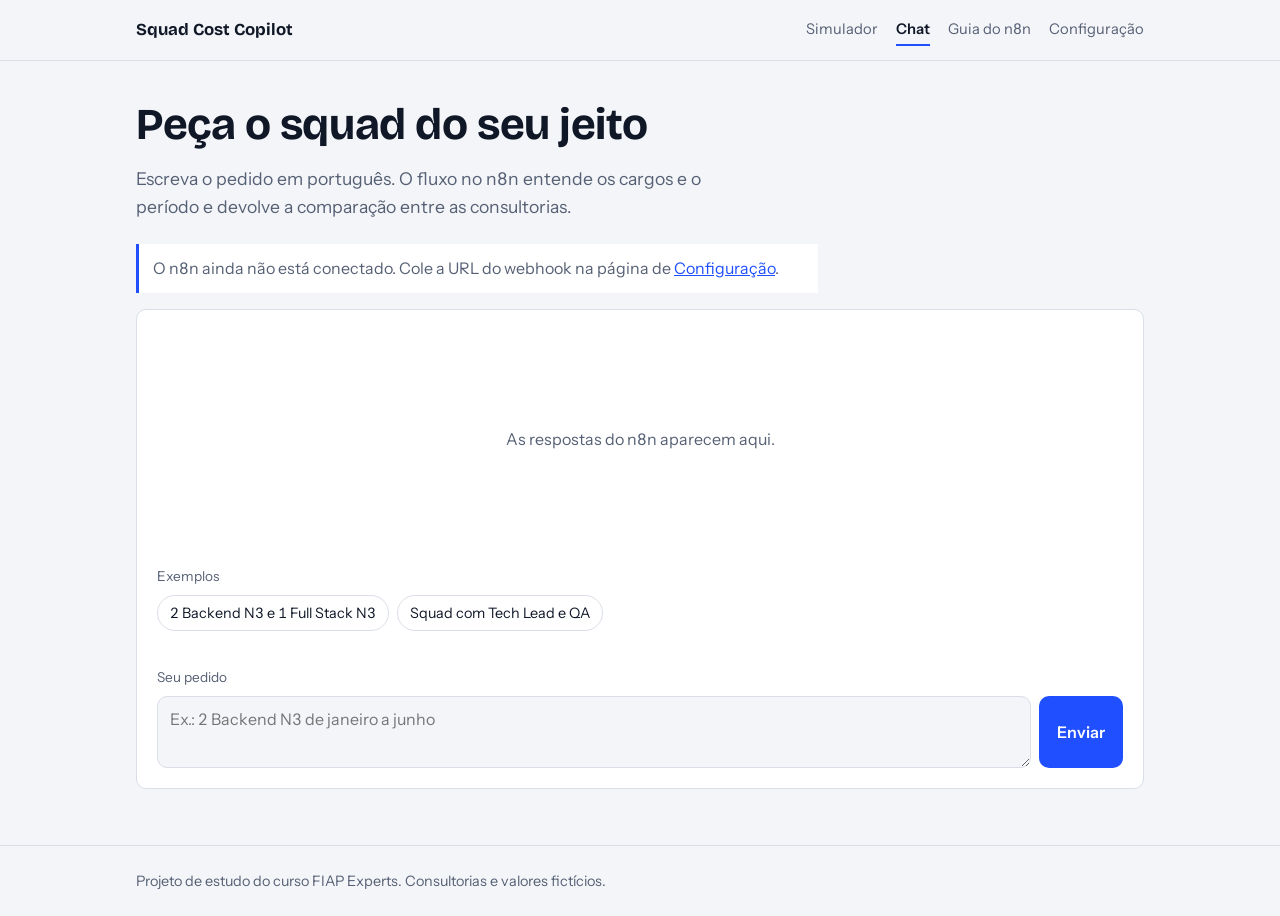
==== web/chat.html @ 0c83b912 "Adiciona tela de chat e página de configuração do webhook do n8n Co-Authored-By: Claude Opus 5.5 <no" ====
<!doctype html>
<html lang="pt-BR">
<head>
  <meta charset="utf-8">
  <meta name="viewport" content="width=device-width, initial-scale=1">
  <title>Chat do Copilot</title>
  <meta name="description" content="Peça o squad em linguagem natural. O fluxo no n8n entende e calcula.">
  <link rel="icon" href="data:image/svg+xml,%3Csvg xmlns='http://www.w3.org/2000/svg' viewBox='0 0 32 32'%3E%3Crect width='32' height='32' rx='7' fill='%231F4FFF'/%3E%3Crect x='6' y='8' width='20' height='4' rx='2' fill='white'/%3E%3Crect x='6' y='14' width='14' height='4' rx='2' fill='white' opacity='.8'/%3E%3Crect x='6' y='20' width='9' height='4' rx='2' fill='white' opacity='.6'/%3E%3C/svg%3E">
  <link rel="preconnect" href="https://fonts.googleapis.com">
  <link rel="preconnect" href="https://fonts.gstatic.com" crossorigin>
  <link href="https://fonts.googleapis.com/css2?family=Bricolage+Grotesque:opsz,wght@12..96,500;12..96,700&family=Instrument+Sans:wght@400;500;600&display=swap" rel="stylesheet">
  <link rel="stylesheet" href="style.css">
</head>
<body>
  <header class="topo">
    <div class="wrap topo-inner">
      <a class="marca" href="index.html">Squad Cost Copilot</a>
      <nav class="topo-nav" aria-label="Principal">
        <a href="index.html">Simulador</a>
        <a href="chat.html" aria-current="page">Chat</a>
        <a href="guia-n8n.html">Guia do n8n</a>
        <a href="config.html">Configuração</a>
      </nav>
    </div>
  </header>

  <main class="wrap pagina">
    <h1>Peça o squad do seu jeito</h1>
    <p class="lead">Escreva o pedido em português. O fluxo no n8n entende os cargos e o período e devolve a comparação entre as consultorias.</p>

    <p class="nota" id="aviso-config" hidden>O n8n ainda não está conectado. Cole a URL do webhook na página de <a href="config.html">Configuração</a>.</p>

    <div class="painel chat">
      <div class="chat-log" id="log" aria-live="polite"></div>

      <div class="exemplos">
        <span class="rotulo">Exemplos</span>
        <button type="button" class="chip" data-texto="2 Backend N3 e 1 Full Stack N3 de janeiro a junho">2 Backend N3 e 1 Full Stack N3</button>
        <button type="button" class="chip" data-texto="Quanto custa um squad com 1 Tech Lead, 3 Backend pleno e 1 QA por 3 meses a partir de março?">Squad com Tech Lead e QA</button>
      </div>

      <form class="chat-form" id="form">
        <label for="msg" class="rotulo">Seu pedido</label>
        <div class="chat-linha">
          <textarea id="msg" rows="2" placeholder="Ex.: 2 Backend N3 de janeiro a junho" required></textarea>
          <button type="submit" class="btn" id="enviar">Enviar</button>
        </div>
      </form>
    </div>
  </main>

  <footer class="rodape">
    <div class="wrap">
      <p>Projeto de estudo do curso FIAP Experts. Consultorias e valores fictícios.</p>
    </div>
  </footer>

  <script src="config.js"></script>
  <script src="conexao.js"></script>
  <script src="chat.js"></script>
</body>
</html>
---- web/style.css ----
:root {
  --bg: #f3f5f8;
  --surface: #ffffff;
  --ink: #101828;
  --muted: #566074;
  --line: #d9dee7;
  --accent: #1f4fff;
  --accent-ink: #ffffff;
  --good: #0b7a57;
  --track: #e7ebf2;
  --ca: #1f4fff;
  --cb: #0e8f9b;
  --cc: #b9720a;
  --cd: #b02f5c;
  --r: 10px;
  --body: "Instrument Sans", system-ui, -apple-system, "Segoe UI", Roboto, sans-serif;
  --display: "Bricolage Grotesque", var(--body);
  color-scheme: light dark;
}

@media (prefers-color-scheme: dark) {
  :root {
    --bg: #0c1220;
    --surface: #131b2e;
    --ink: #e8ecf4;
    --muted: #9aa6bc;
    --line: #25304a;
    --accent: #6d8bff;
    --accent-ink: #0c1220;
    --good: #4fd1a1;
    --track: #1b2640;
    --ca: #6d8bff;
    --cb: #35c3d0;
    --cc: #e0a03c;
    --cd: #e0628f;
  }
}

* { box-sizing: border-box; }

html { -webkit-text-size-adjust: 100%; }

body {
  margin: 0;
  background: var(--bg);
  color: var(--ink);
  font-family: var(--body);
  font-size: 1rem;
  line-height: 1.55;
  font-variant-numeric: tabular-nums;
}

.wrap {
  width: 100%;
  max-width: 1040px;
  margin-inline: auto;
  padding-inline: 16px;
}

h1, h2, h3 { font-family: var(--display); margin: 0; line-height: 1.1; letter-spacing: -0.01em; }
p { margin: 0; }

:focus-visible { outline: 3px solid var(--accent); outline-offset: 2px; }

/* topo */
.topo { border-bottom: 1px solid var(--line); }
.topo-inner { display: flex; justify-content: space-between; align-items: center; gap: 12px; padding-block: 14px; }
.marca { font-family: var(--display); font-weight: 700; font-size: 1.05rem; }
.aviso { color: var(--muted); font-size: 0.85rem; text-align: right; }

/* hero */
.hero { padding-block: 40px 56px; }
.hero h1 { font-size: clamp(2rem, 7vw, 3.75rem); font-weight: 700; max-width: 20ch; }
.lead { margin-top: 16px; max-width: 52ch; color: var(--muted); font-size: 1.1rem; }

/* simulador */
.simulador { margin-top: 32px; display: grid; grid-template-columns: minmax(0, 1fr); gap: 16px; }
.simulador > * { min-width: 0; }
@media (min-width: 880px) {
  .simulador { grid-template-columns: minmax(0, 5fr) minmax(0, 7fr); align-items: start; gap: 24px; }
}

.painel { background: var(--surface); border: 1px solid var(--line); border-radius: var(--r); padding: 20px; }

.rotulo { display: block; font-size: 0.85rem; color: var(--muted); margin-bottom: 8px; }
.exemplos { display: flex; flex-wrap: wrap; gap: 8px; align-items: center; margin-bottom: 20px; }
.exemplos .rotulo { width: 100%; margin: 0; }

.chip {
  font: inherit; font-size: 0.9rem; color: var(--ink);
  background: transparent; border: 1px solid var(--line); border-radius: 999px;
  padding: 6px 12px; cursor: pointer; min-height: 36px;
}
.chip:hover { border-color: var(--accent); }

fieldset { border: 0; padding: 0; margin: 0 0 20px; min-width: 0; }
legend { font-weight: 600; margin-bottom: 10px; padding: 0; }

.periodo { display: flex; flex-wrap: wrap; gap: 12px; align-items: end; }
.periodo legend { width: 100%; float: left; }
.periodo label { display: grid; gap: 4px; font-size: 0.9rem; color: var(--muted); flex: 1 1 120px; }

select, input[type="number"] {
  font: inherit; color: var(--ink); background: var(--bg);
  border: 1px solid var(--line); border-radius: 8px;
  padding: 10px 12px; min-height: 44px; width: 100%;
}
select:hover, input[type="number"]:hover { border-color: var(--muted); }

.linha {
  display: grid; grid-template-columns: 1fr 44px; gap: 8px; align-items: end;
  padding-bottom: 14px; margin-bottom: 14px; border-bottom: 1px solid var(--line);
}
.linha .cargo-sel { grid-column: 1 / -1; }
.linha .qtd { display: grid; gap: 4px; font-size: 0.9rem; color: var(--muted); }
.linha .remover {
  font: inherit; font-size: 1.25rem; line-height: 1; color: var(--muted);
  background: transparent; border: 1px solid var(--line); border-radius: 8px; cursor: pointer;
  min-height: 44px;
}
.linha .remover:hover { color: var(--cd); border-color: var(--cd); }

.btn-sec {
  font: inherit; font-weight: 500; color: var(--accent);
  background: transparent; border: 1px dashed var(--accent); border-radius: 8px;
  padding: 10px 14px; cursor: pointer; min-height: 44px; margin-top: 4px;
}
.btn-sec:hover { background: color-mix(in srgb, var(--accent) 8%, transparent); }

/* saída */
.saida h2 { font-size: 1.35rem; }
.resumo { margin-top: 6px; color: var(--muted); font-size: 0.95rem; }

.barras { list-style: none; padding: 0; margin: 20px 0 0; display: grid; gap: 18px; }
.barra-topo { display: flex; justify-content: space-between; align-items: baseline; gap: 12px; }
.barra-nome { display: flex; align-items: center; gap: 8px; font-weight: 600; }
.ponto { width: 10px; height: 10px; border-radius: 50%; flex: none; }
.barra-total { font-family: var(--display); font-weight: 700; font-size: 1.4rem; white-space: nowrap; }
.trilho { margin-top: 8px; height: 14px; background: var(--track); border-radius: 7px; overflow: hidden; }
.preenche { height: 100%; border-radius: 7px; width: 0; transition: width 0.45s ease; }
.barra-nota { margin-top: 6px; font-size: 0.9rem; color: var(--muted); }
.barra-nota.melhor { color: var(--good); font-weight: 600; }

details.detalhe { margin-top: 24px; border-top: 1px solid var(--line); padding-top: 16px; }
details.detalhe summary { cursor: pointer; font-weight: 600; min-height: 32px; }
.rolagem { overflow-x: auto; margin-top: 12px; }
table { border-collapse: collapse; width: 100%; font-size: 0.9rem; min-width: 520px; }
th, td { padding: 8px 10px; border-bottom: 1px solid var(--line); text-align: right; white-space: nowrap; }
th:first-child, td:first-child { text-align: left; white-space: normal; }
thead th { color: var(--muted); font-weight: 600; }

.vazio, .erro { margin: 0; color: var(--muted); }
.erro-lista { margin: 12px 0 0; padding-left: 20px; color: var(--cd); }

/* como funciona */
.como { padding-block: 24px 56px; }
.como h2, .rota h2 { font-size: clamp(1.5rem, 4.5vw, 2.25rem); max-width: 24ch; }
.passos { list-style: none; counter-reset: p; margin: 28px 0 0; padding: 0; display: grid; gap: 0; max-width: 62ch; }
.passos li { counter-increment: p; position: relative; padding: 0 0 24px 48px; }
.passos li::before {
  content: counter(p); position: absolute; left: 0; top: 0;
  width: 32px; height: 32px; border-radius: 50%; border: 1px solid var(--accent); color: var(--accent);
  display: grid; place-items: center; font-weight: 600; font-size: 0.9rem; background: var(--bg);
}
.passos li:not(:last-child)::after {
  content: ""; position: absolute; left: 15.5px; top: 36px; bottom: 4px; width: 1px; background: var(--line);
}
.passos h3, .linha-tempo h3 { font-size: 1.15rem; margin-bottom: 4px; }
.passos p, .linha-tempo p { color: var(--muted); }
.nota { margin-top: 8px; padding: 12px 14px; border-left: 3px solid var(--accent); background: var(--surface); max-width: 62ch; color: var(--muted); }

/* roadmap */
.rota { padding-block: 8px 64px; }
.linha-tempo { list-style: none; margin: 28px 0 0; padding: 0; max-width: 62ch; }
.linha-tempo li { position: relative; padding: 0 0 24px 32px; }
.linha-tempo li::before {
  content: ""; position: absolute; left: 0; top: 6px; width: 14px; height: 14px; border-radius: 50%;
  border: 2px solid var(--muted); background: var(--bg);
}
.linha-tempo li.feito::before { background: var(--good); border-color: var(--good); }
.linha-tempo li:not(:last-child)::after {
  content: ""; position: absolute; left: 6px; top: 24px; bottom: 0; width: 2px; background: var(--line);
}

/* rodapé */
.rodape { border-top: 1px solid var(--line); padding-block: 24px; color: var(--muted); font-size: 0.9rem; }

@media (max-width: 480px) {
  .painel { padding: 16px; }
  .barra-total { font-size: 1.2rem; }
  .aviso { font-size: 0.8rem; }
}

@media (prefers-reduced-motion: reduce) {
  .preenche { transition: none; }
}

/* navegação do topo */
.marca { color: inherit; text-decoration: none; }
.topo-nav { display: flex; gap: 18px; font-size: 0.92rem; }
.topo-nav a {
  color: var(--muted); text-decoration: none; min-height: 32px;
  display: inline-flex; align-items: center; border-bottom: 2px solid transparent;
}
.topo-nav a:hover { color: var(--ink); }
.topo-nav a[aria-current="page"] { color: var(--ink); font-weight: 600; border-bottom-color: var(--accent); }

a { color: var(--accent); }
.rodape a { color: inherit; }

/* página do guia */
.guia .hero { padding-bottom: 32px; }
.guia .hero h1 { font-size: clamp(1.9rem, 6vw, 3rem); max-width: 22ch; }
.atalhos { display: flex; flex-wrap: wrap; gap: 8px; margin-top: 20px; }
a.chip { text-decoration: none; display: inline-flex; align-items: center; }
.titulo-secao { font-size: clamp(1.5rem, 4.5vw, 2.25rem); max-width: 28ch; }
.guia section.wrap { padding-bottom: 56px; }

.etapas { max-width: 760px; grid-template-columns: minmax(0, 1fr); }
.etapas > li { min-width: 0; }
.etapas h3 { font-size: 1.2rem; }
.etapas p { margin: 0 0 12px; }
.etapas p:last-child { margin-bottom: 0; }
.etapas table { min-width: 0; }
.etapas .nota { margin-top: 12px; }
.etapas .detalhe { margin-top: 12px; padding-top: 12px; }

code {
  font-family: ui-monospace, SFMono-Regular, Menlo, Consolas, monospace;
  font-size: 0.88em; background: var(--track); padding: 1px 6px; border-radius: 5px;
  overflow-wrap: anywhere;
}

.codigo { position: relative; margin: 12px 0; }
.codigo pre {
  margin: 0; padding: 12px 88px 12px 14px; background: var(--surface);
  border: 1px solid var(--line); border-radius: 8px; overflow-x: auto;
  font: 0.85rem/1.55 ui-monospace, SFMono-Regular, Menlo, Consolas, monospace;
  white-space: pre; tab-size: 2; color: var(--ink);
}
.codigo pre.rolavel { padding: 12px 14px; max-height: 320px; overflow: auto; }
.copiar + pre.rolavel { padding-top: 44px; }
#cod-prompt { white-space: pre-wrap; overflow-wrap: anywhere; }
.copiar {
  position: absolute; top: 8px; right: 8px; z-index: 1;
  font: inherit; font-size: 0.85rem; font-weight: 500; color: var(--accent);
  background: var(--surface); border: 1px solid var(--line); border-radius: 6px;
  padding: 4px 10px; min-height: 32px; cursor: pointer;
}
.copiar:hover { border-color: var(--accent); }
.copiar.ok { color: var(--good); border-color: var(--good); }
.codigo > .copiar:only-child { position: static; min-height: 44px; padding: 8px 14px; }

.problemas { max-width: 70ch; margin: 24px 0 0; }
.problemas dt { font-weight: 600; margin-top: 20px; }
.problemas dd { margin: 4px 0 0; color: var(--muted); }

.motivos { list-style: none; margin: 24px 0 0; padding: 0; max-width: 70ch; }
.motivos li { padding: 16px 0; border-top: 1px solid var(--line); }
.motivos li:last-child { border-bottom: 1px solid var(--line); }
.motivos h3 { font-size: 1.15rem; margin-bottom: 4px; }
.motivos p { color: var(--muted); }
.subtitulo { font-size: 1.3rem; margin-top: 40px; }
.refs { margin: 12px 0 0; padding-left: 20px; max-width: 70ch; }
.refs li { margin-bottom: 6px; overflow-wrap: anywhere; }

/* chat e configuração */
.topo-nav { flex-wrap: wrap; row-gap: 6px; }
.pagina { padding-block: 40px 56px; display: grid; gap: 16px; }
.pagina h1 { font-size: clamp(1.8rem, 5vw, 2.75rem); font-weight: 700; }
.pagina .lead { margin-top: 0; }
.btn {
  font: inherit; font-weight: 600; cursor: pointer;
  background: var(--accent); color: var(--accent-ink);
  border: 0; border-radius: var(--r); padding: 10px 18px;
}
.btn:disabled { opacity: 0.55; cursor: wait; }
.chat { display: grid; gap: 16px; }
.chat-log { display: flex; flex-direction: column; gap: 10px; min-height: 220px; max-height: 60vh; overflow-y: auto; }
.chat-log:empty::before { content: "As respostas do n8n aparecem aqui."; color: var(--muted); margin: auto; }
.bolha { max-width: 85%; padding: 10px 14px; border-radius: var(--r); white-space: pre-wrap; overflow-wrap: anywhere; }
.bolha.eu { align-self: flex-end; background: var(--accent); color: var(--accent-ink); }
.bolha.bot { align-self: flex-start; background: var(--track); }
.bolha.carregando { color: var(--muted); }
.bolha.erro { align-self: flex-start; border: 1px solid var(--cd); color: var(--cd); }
.chat-linha { display: flex; gap: 8px; align-items: stretch; }
.chat-linha textarea { flex: 1; min-width: 0; resize: vertical; }
textarea, .config input {
  font: inherit; color: var(--ink); background: var(--bg);
  border: 1px solid var(--line); border-radius: var(--r); padding: 10px 12px; width: 100%;
}
.config { display: grid; gap: 16px; }
.config label { display: grid; gap: 6px; font-size: 0.9rem; color: var(--muted); }
.config-grid { display: grid; gap: 16px; grid-template-columns: repeat(auto-fit, minmax(200px, 1fr)); }
.config-acoes { display: flex; flex-wrap: wrap; gap: 8px; }
.status:empty { display: none; }
.status.ok { color: var(--good); }
.status.erro { color: var(--cd); }
section.nota { display: grid; gap: 8px; max-width: none; }
code { font-size: 0.9em; }
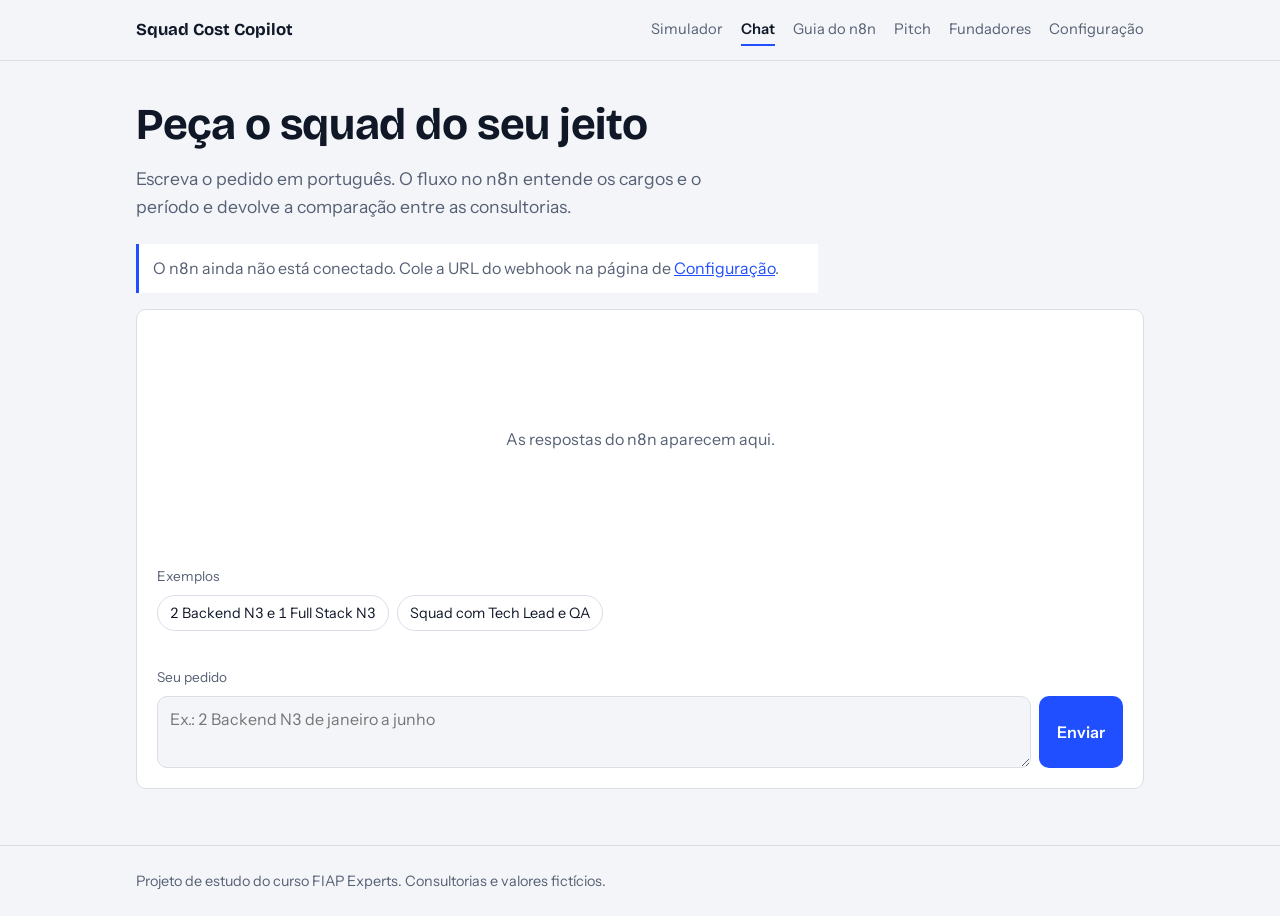
==== commit 02f5317c: "Adiciona páginas de fundadores e roteiro do pitch de 5 minutos Co-Authored-By: Claude Opus 5.5 <nore" ====
--- a/web/chat.html
+++ b/web/chat.html
@@ -19,6 +19,8 @@
         <a href="index.html">Simulador</a>
         <a href="chat.html" aria-current="page">Chat</a>
         <a href="guia-n8n.html">Guia do n8n</a>
+        <a href="pitch.html">Pitch</a>
+        <a href="equipe.html">Fundadores</a>
         <a href="config.html">Configuração</a>
       </nav>
     </div>
--- a/web/style.css
+++ b/web/style.css
@@ -298,3 +298,29 @@
 .status.erro { color: var(--cd); }
 section.nota { display: grid; gap: 8px; max-width: none; }
 code { font-size: 0.9em; }
+
+/* fundadores */
+.fundadores { list-style: none; margin: 0; padding: 0; display: grid; gap: 16px; grid-template-columns: repeat(auto-fit, minmax(200px, 1fr)); }
+.fundador { display: grid; justify-items: start; gap: 4px; }
+.fundador h2 { font-size: 1.25rem; margin-top: 8px; }
+.fundador p { color: var(--muted); }
+.avatar {
+  display: grid; place-items: center; width: 56px; height: 56px; border-radius: 50%;
+  background: var(--accent); color: var(--accent-ink); font-family: var(--display); font-weight: 700; font-size: 1.1rem;
+}
+
+/* pitch */
+.tempo-barra { display: flex; gap: 3px; font-size: 0.72rem; color: var(--muted); }
+.tempo-barra span { border-top: 6px solid var(--accent); padding-top: 4px; min-width: 0; overflow: hidden; text-overflow: ellipsis; white-space: nowrap; }
+.tempo-barra span:nth-child(3) { border-top-color: var(--good); }
+.pitch { list-style: none; margin: 0; padding: 0; display: grid; gap: 12px; }
+.bloco { display: grid; gap: 8px; }
+.bloco h2 { font-size: 1.3rem; }
+.bloco.destaque { border-color: var(--good); border-width: 2px; }
+.bloco-topo { display: flex; justify-content: space-between; gap: 12px; font-size: 0.85rem; }
+.tempo { font-weight: 600; color: var(--accent); }
+.quem { color: var(--muted); }
+.fala { color: var(--muted); font-style: italic; }
+.dicas { display: grid; gap: 10px; }
+.dicas h2 { font-size: 1.3rem; }
+.dicas ul { margin: 0; padding-left: 20px; display: grid; gap: 6px; }
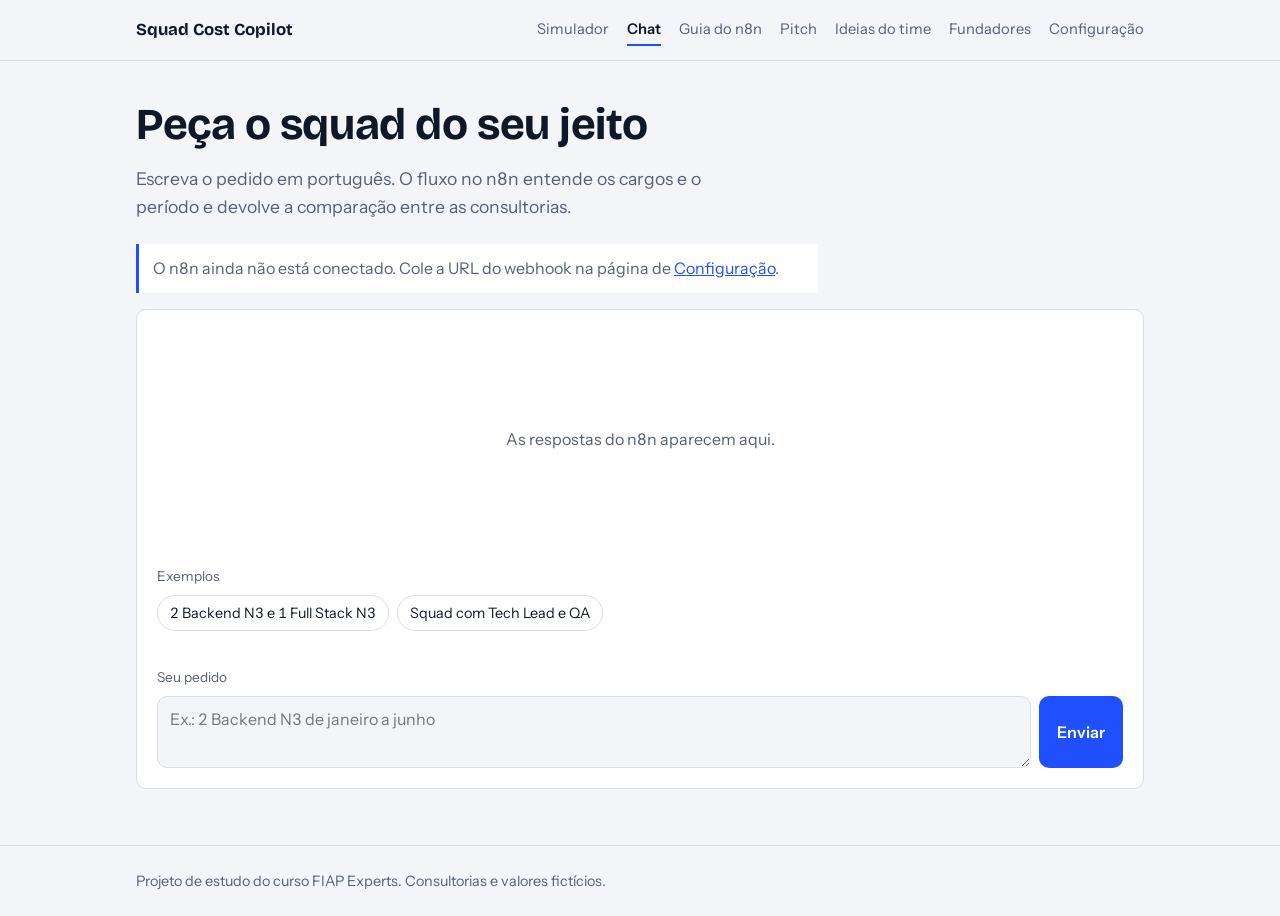
==== commit 2225f96c: "Adiciona página Ideias do time com as contribuições da Lorena e do Vitor Co-Authored-By: Claude Opus" ====
--- a/web/chat.html
+++ b/web/chat.html
@@ -20,6 +20,7 @@
         <a href="chat.html" aria-current="page">Chat</a>
         <a href="guia-n8n.html">Guia do n8n</a>
         <a href="pitch.html">Pitch</a>
+        <a href="ideias.html">Ideias do time</a>
         <a href="equipe.html">Fundadores</a>
         <a href="config.html">Configuração</a>
       </nav>
--- a/web/style.css
+++ b/web/style.css
@@ -324,3 +324,14 @@
 .dicas { display: grid; gap: 10px; }
 .dicas h2 { font-size: 1.3rem; }
 .dicas ul { margin: 0; padding-left: 20px; display: grid; gap: 6px; }
+
+/* ideias do time */
+.ideia { display: grid; gap: 12px; }
+.ideia h2 { font-size: 1.3rem; }
+.tabela-ideias { width: 100%; border-collapse: collapse; font-size: 0.92rem; display: block; overflow-x: auto; }
+.tabela-ideias th, .tabela-ideias td { text-align: left; vertical-align: top; padding: 8px 10px; border-bottom: 1px solid var(--line); }
+.tabela-ideias th { color: var(--muted); font-weight: 600; }
+.selo { display: inline-block; font-size: 0.75rem; font-weight: 600; padding: 1px 8px; border-radius: 999px; margin-right: 4px; white-space: nowrap; }
+.selo.feito { background: color-mix(in srgb, var(--good) 18%, transparent); color: var(--good); }
+.selo.pendente { background: color-mix(in srgb, var(--cc) 18%, transparent); color: var(--cc); }
+.selo.depois { background: var(--track); color: var(--muted); }
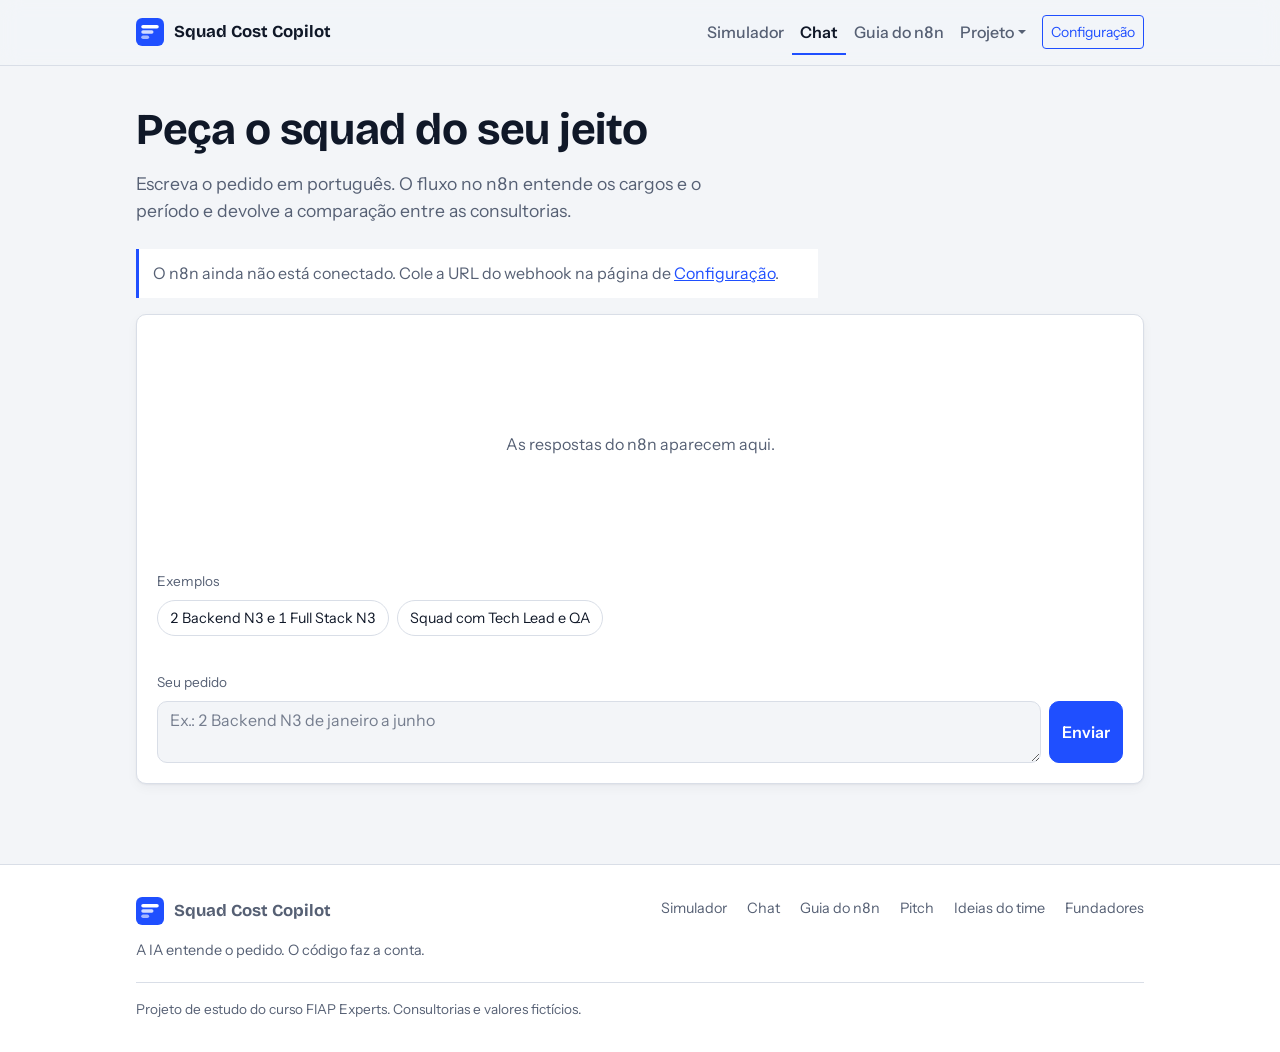
==== commit 5d755339: "Redesenha o site com Bootstrap 5: menu responsivo, rodapé e componentes Co-Authored-By: Claude Opus " ====
--- a/web/chat.html
+++ b/web/chat.html
@@ -9,22 +9,35 @@
   <link rel="preconnect" href="https://fonts.googleapis.com">
   <link rel="preconnect" href="https://fonts.gstatic.com" crossorigin>
   <link href="https://fonts.googleapis.com/css2?family=Bricolage+Grotesque:opsz,wght@12..96,500;12..96,700&family=Instrument+Sans:wght@400;500;600&display=swap" rel="stylesheet">
+  <link href="https://cdn.jsdelivr.net/npm/bootstrap@5.3.3/dist/css/bootstrap.min.css" rel="stylesheet" integrity="sha384-QWTKZyjpPEjISv5WaRU9OFeRpok6YctnYmDr5pNlyT2bRjXh0JMhjY6hW+ALEwIH" crossorigin="anonymous">
   <link rel="stylesheet" href="style.css">
 </head>
 <body>
-  <header class="topo">
-    <div class="wrap topo-inner">
-      <a class="marca" href="index.html">Squad Cost Copilot</a>
-      <nav class="topo-nav" aria-label="Principal">
-        <a href="index.html">Simulador</a>
-        <a href="chat.html" aria-current="page">Chat</a>
-        <a href="guia-n8n.html">Guia do n8n</a>
-        <a href="pitch.html">Pitch</a>
-        <a href="ideias.html">Ideias do time</a>
-        <a href="equipe.html">Fundadores</a>
-        <a href="config.html">Configuração</a>
-      </nav>
-    </div>
+  <header class="topo sticky-top">
+    <nav class="navbar navbar-expand-lg" aria-label="Principal">
+      <div class="wrap">
+        <a class="navbar-brand marca" href="index.html"><span class="logo"><svg width="28" height="28" viewBox="0 0 32 32" aria-hidden="true"><rect width="32" height="32" rx="7" fill="currentColor"/><rect x="6" y="8" width="20" height="4" rx="2" fill="#fff"/><rect x="6" y="14" width="14" height="4" rx="2" fill="#fff" opacity=".8"/><rect x="6" y="20" width="9" height="4" rx="2" fill="#fff" opacity=".6"/></svg></span>Squad Cost Copilot</a>
+        <button class="navbar-toggler" type="button" data-bs-toggle="collapse" data-bs-target="#menu" aria-controls="menu" aria-expanded="false" aria-label="Abrir menu">
+          <span class="navbar-toggler-icon"></span>
+        </button>
+        <div class="collapse navbar-collapse" id="menu">
+          <ul class="navbar-nav ms-auto align-items-lg-center">
+            <li class="nav-item"><a class="nav-link" href="index.html">Simulador</a></li>
+            <li class="nav-item"><a class="nav-link active" href="chat.html" aria-current="page">Chat</a></li>
+            <li class="nav-item"><a class="nav-link" href="guia-n8n.html">Guia do n8n</a></li>
+            <li class="nav-item dropdown">
+              <a class="nav-link dropdown-toggle" href="#" role="button" data-bs-toggle="dropdown" aria-expanded="false">Projeto</a>
+              <ul class="dropdown-menu dropdown-menu-end">
+                <li><a class="dropdown-item" href="pitch.html">Pitch</a></li>
+                <li><a class="dropdown-item" href="ideias.html">Ideias do time</a></li>
+                <li><a class="dropdown-item" href="equipe.html">Fundadores</a></li>
+              </ul>
+            </li>
+            <li class="nav-item ms-lg-2"><a class="btn btn-sm btn-outline-primary btn-config" href="config.html">Configuração</a></li>
+          </ul>
+        </div>
+      </div>
+    </nav>
   </header>
 
   <main class="wrap pagina">
@@ -45,21 +58,34 @@
       <form class="chat-form" id="form">
         <label for="msg" class="rotulo">Seu pedido</label>
         <div class="chat-linha">
-          <textarea id="msg" rows="2" placeholder="Ex.: 2 Backend N3 de janeiro a junho" required></textarea>
-          <button type="submit" class="btn" id="enviar">Enviar</button>
+          <textarea class="form-control" id="msg" rows="2" placeholder="Ex.: 2 Backend N3 de janeiro a junho" required></textarea>
+          <button type="submit" class="btn btn-primary" id="enviar">Enviar</button>
         </div>
       </form>
     </div>
   </main>
 
   <footer class="rodape">
-    <div class="wrap">
-      <p>Projeto de estudo do curso FIAP Experts. Consultorias e valores fictícios.</p>
+    <div class="wrap rodape-grid">
+      <div>
+        <a class="marca" href="index.html"><span class="logo"><svg width="28" height="28" viewBox="0 0 32 32" aria-hidden="true"><rect width="32" height="32" rx="7" fill="currentColor"/><rect x="6" y="8" width="20" height="4" rx="2" fill="#fff"/><rect x="6" y="14" width="14" height="4" rx="2" fill="#fff" opacity=".8"/><rect x="6" y="20" width="9" height="4" rx="2" fill="#fff" opacity=".6"/></svg></span>Squad Cost Copilot</a>
+        <p>A IA entende o pedido. O código faz a conta.</p>
+      </div>
+      <nav aria-label="Rodapé" class="rodape-links">
+        <a href="index.html">Simulador</a>
+        <a href="chat.html">Chat</a>
+        <a href="guia-n8n.html">Guia do n8n</a>
+        <a href="pitch.html">Pitch</a>
+        <a href="ideias.html">Ideias do time</a>
+        <a href="equipe.html">Fundadores</a>
+      </nav>
+      <p class="rodape-nota">Projeto de estudo do curso FIAP Experts. Consultorias e valores fictícios.</p>
     </div>
   </footer>
 
   <script src="config.js"></script>
   <script src="conexao.js"></script>
   <script src="chat.js"></script>
+  <script src="https://cdn.jsdelivr.net/npm/bootstrap@5.3.3/dist/js/bootstrap.bundle.min.js" integrity="sha384-YvpcrYf0tY3lHB60NNkmXc5s9fDVZLESaAA55NDzOxhy9GkcIdslK1eN7N6jIeHz" crossorigin="anonymous"></script>
 </body>
 </html>
--- a/web/style.css
+++ b/web/style.css
@@ -62,11 +62,6 @@
 
 :focus-visible { outline: 3px solid var(--accent); outline-offset: 2px; }
 
-/* topo */
-.topo { border-bottom: 1px solid var(--line); }
-.topo-inner { display: flex; justify-content: space-between; align-items: center; gap: 12px; padding-block: 14px; }
-.marca { font-family: var(--display); font-weight: 700; font-size: 1.05rem; }
-.aviso { color: var(--muted); font-size: 0.85rem; text-align: right; }
 
 /* hero */
 .hero { padding-block: 40px 56px; }
@@ -182,8 +177,6 @@
   content: ""; position: absolute; left: 6px; top: 24px; bottom: 0; width: 2px; background: var(--line);
 }
 
-/* rodapé */
-.rodape { border-top: 1px solid var(--line); padding-block: 24px; color: var(--muted); font-size: 0.9rem; }
 
 @media (max-width: 480px) {
   .painel { padding: 16px; }
@@ -195,15 +188,6 @@
   .preenche { transition: none; }
 }
 
-/* navegação do topo */
-.marca { color: inherit; text-decoration: none; }
-.topo-nav { display: flex; gap: 18px; font-size: 0.92rem; }
-.topo-nav a {
-  color: var(--muted); text-decoration: none; min-height: 32px;
-  display: inline-flex; align-items: center; border-bottom: 2px solid transparent;
-}
-.topo-nav a:hover { color: var(--ink); }
-.topo-nav a[aria-current="page"] { color: var(--ink); font-weight: 600; border-bottom-color: var(--accent); }
 
 a { color: var(--accent); }
 .rodape a { color: inherit; }
@@ -265,16 +249,10 @@
 .refs li { margin-bottom: 6px; overflow-wrap: anywhere; }
 
 /* chat e configuração */
-.topo-nav { flex-wrap: wrap; row-gap: 6px; }
 .pagina { padding-block: 40px 56px; display: grid; gap: 16px; }
+.pagina > * { min-width: 0; }
 .pagina h1 { font-size: clamp(1.8rem, 5vw, 2.75rem); font-weight: 700; }
 .pagina .lead { margin-top: 0; }
-.btn {
-  font: inherit; font-weight: 600; cursor: pointer;
-  background: var(--accent); color: var(--accent-ink);
-  border: 0; border-radius: var(--r); padding: 10px 18px;
-}
-.btn:disabled { opacity: 0.55; cursor: wait; }
 .chat { display: grid; gap: 16px; }
 .chat-log { display: flex; flex-direction: column; gap: 10px; min-height: 220px; max-height: 60vh; overflow-y: auto; }
 .chat-log:empty::before { content: "As respostas do n8n aparecem aqui."; color: var(--muted); margin: auto; }
@@ -335,3 +313,103 @@
 .selo.feito { background: color-mix(in srgb, var(--good) 18%, transparent); color: var(--good); }
 .selo.pendente { background: color-mix(in srgb, var(--cc) 18%, transparent); color: var(--cc); }
 .selo.depois { background: var(--track); color: var(--muted); }
+
+/* ---------- Bootstrap: cores e tipografia do site ---------- */
+:root {
+  --bs-body-bg: var(--bg);
+  --bs-body-color: var(--ink);
+  --bs-body-font-family: var(--body);
+  --bs-secondary-color: var(--muted);
+  --bs-border-color: var(--line);
+  --bs-border-radius: var(--r);
+  --bs-link-color: var(--accent);
+  --bs-link-hover-color: var(--accent);
+  --bs-primary: var(--accent);
+  --bs-tertiary-bg: var(--surface);
+  --bs-emphasis-color: var(--ink);
+  --sombra: 0 1px 2px rgb(16 24 40 / 0.05), 0 4px 12px rgb(16 24 40 / 0.04);
+}
+@media (prefers-color-scheme: dark) {
+  :root { --sombra: none; }
+  .navbar-toggler-icon { filter: invert(1); }
+}
+body { display: flex; flex-direction: column; min-height: 100vh; }
+main { flex: 1 0 auto; }
+legend { font-size: 1rem; }
+.lead { font-weight: 400; }
+.painel { box-shadow: var(--sombra); }
+
+.btn-primary {
+  --bs-btn-bg: var(--accent); --bs-btn-border-color: var(--accent); --bs-btn-color: var(--accent-ink);
+  --bs-btn-hover-bg: color-mix(in srgb, var(--accent) 85%, black); --bs-btn-hover-border-color: transparent; --bs-btn-hover-color: var(--accent-ink);
+  --bs-btn-active-bg: color-mix(in srgb, var(--accent) 75%, black); --bs-btn-active-color: var(--accent-ink);
+  --bs-btn-disabled-bg: var(--accent); --bs-btn-disabled-border-color: var(--accent); --bs-btn-disabled-color: var(--accent-ink);
+  font-weight: 600;
+}
+.btn-outline-primary {
+  --bs-btn-color: var(--accent); --bs-btn-border-color: var(--accent);
+  --bs-btn-hover-bg: var(--accent); --bs-btn-hover-border-color: var(--accent); --bs-btn-hover-color: var(--accent-ink);
+  --bs-btn-active-bg: var(--accent); --bs-btn-active-color: var(--accent-ink);
+}
+.btn-outline-secondary { --bs-btn-color: var(--muted); --bs-btn-border-color: var(--line); --bs-btn-hover-bg: var(--track); --bs-btn-hover-color: var(--ink); --bs-btn-hover-border-color: var(--line); }
+.btn { min-height: 44px; display: inline-flex; align-items: center; justify-content: center; }
+.btn-sm { min-height: 34px; }
+.form-control { background: var(--bg); color: var(--ink); border-color: var(--line); min-height: 44px; }
+.form-control:focus { background: var(--bg); color: var(--ink); border-color: var(--accent); box-shadow: 0 0 0 3px color-mix(in srgb, var(--accent) 25%, transparent); }
+.form-control::placeholder { color: var(--muted); opacity: 0.8; }
+
+/* ---------- cabeçalho ---------- */
+.topo {
+  background: color-mix(in srgb, var(--bg) 85%, transparent);
+  backdrop-filter: saturate(160%) blur(10px); -webkit-backdrop-filter: saturate(160%) blur(10px);
+  border-bottom: 1px solid var(--line);
+}
+.topo .navbar { padding-block: 10px; }
+.topo .navbar > .wrap { display: flex; flex-wrap: wrap; align-items: center; justify-content: space-between; }
+.marca {
+  display: inline-flex; align-items: center; gap: 10px; color: var(--ink); text-decoration: none;
+  font-family: var(--display); font-weight: 700; font-size: 1.05rem;
+}
+.marca:hover { color: var(--ink); }
+.logo { color: var(--accent); display: inline-flex; }
+.navbar-toggler { border-color: var(--line); padding: 6px 10px; }
+.navbar-toggler:focus { box-shadow: 0 0 0 3px color-mix(in srgb, var(--accent) 25%, transparent); }
+.navbar-nav .nav-link { color: var(--muted); font-weight: 500; padding: 10px 12px; border-radius: 8px; }
+.navbar-nav .nav-link:hover, .navbar-nav .nav-link:focus-visible { color: var(--ink); background: var(--track); }
+.navbar-nav .nav-link.active { color: var(--ink); font-weight: 600; }
+@media (min-width: 992px) {
+  .navbar-nav .nav-link.active { box-shadow: inset 0 -2px 0 var(--accent); border-radius: 0; background: transparent; }
+}
+@media (max-width: 991.98px) {
+  .navbar-collapse { padding-block: 10px 6px; }
+  .btn-config { margin-top: 8px; width: 100%; }
+}
+.dropdown-menu {
+  --bs-dropdown-bg: var(--surface); --bs-dropdown-color: var(--ink); --bs-dropdown-border-color: var(--line);
+  --bs-dropdown-link-color: var(--ink); --bs-dropdown-link-hover-bg: var(--track); --bs-dropdown-link-hover-color: var(--ink);
+  --bs-dropdown-link-active-bg: var(--accent); --bs-dropdown-link-active-color: var(--accent-ink);
+  box-shadow: var(--sombra); padding: 6px; border-radius: var(--r);
+}
+.dropdown-item { border-radius: 6px; padding: 8px 12px; }
+
+/* ---------- rodapé ---------- */
+.rodape { border-top: 1px solid var(--line); background: var(--surface); padding-block: 32px; color: var(--muted); font-size: 0.9rem; margin-top: 24px; }
+.rodape-grid { display: grid; gap: 20px; }
+.rodape-grid > div p { margin-top: 8px; }
+.rodape-links { display: flex; flex-wrap: wrap; gap: 8px 20px; }
+.rodape-links a { color: var(--muted); text-decoration: none; }
+.rodape-links a:hover { color: var(--ink); }
+.rodape-nota { border-top: 1px solid var(--line); padding-top: 16px; font-size: 0.85rem; }
+@media (min-width: 768px) {
+  .rodape-grid { grid-template-columns: 1fr auto; align-items: start; }
+  .rodape-nota { grid-column: 1 / -1; }
+}
+.ideia > * { min-width: 0; }
+.tabela-ideias { display: table; min-width: 0; }
+.tabela-ideias th, .tabela-ideias td { white-space: normal; }
+@media (max-width: 575.98px) {
+  .tabela-ideias thead { display: none; }
+  .tabela-ideias tr { display: block; padding: 10px 0; border-bottom: 1px solid var(--line); }
+  .tabela-ideias td { display: block; border: 0; padding: 2px 0; }
+  .tabela-ideias td:first-child { font-weight: 600; }
+}
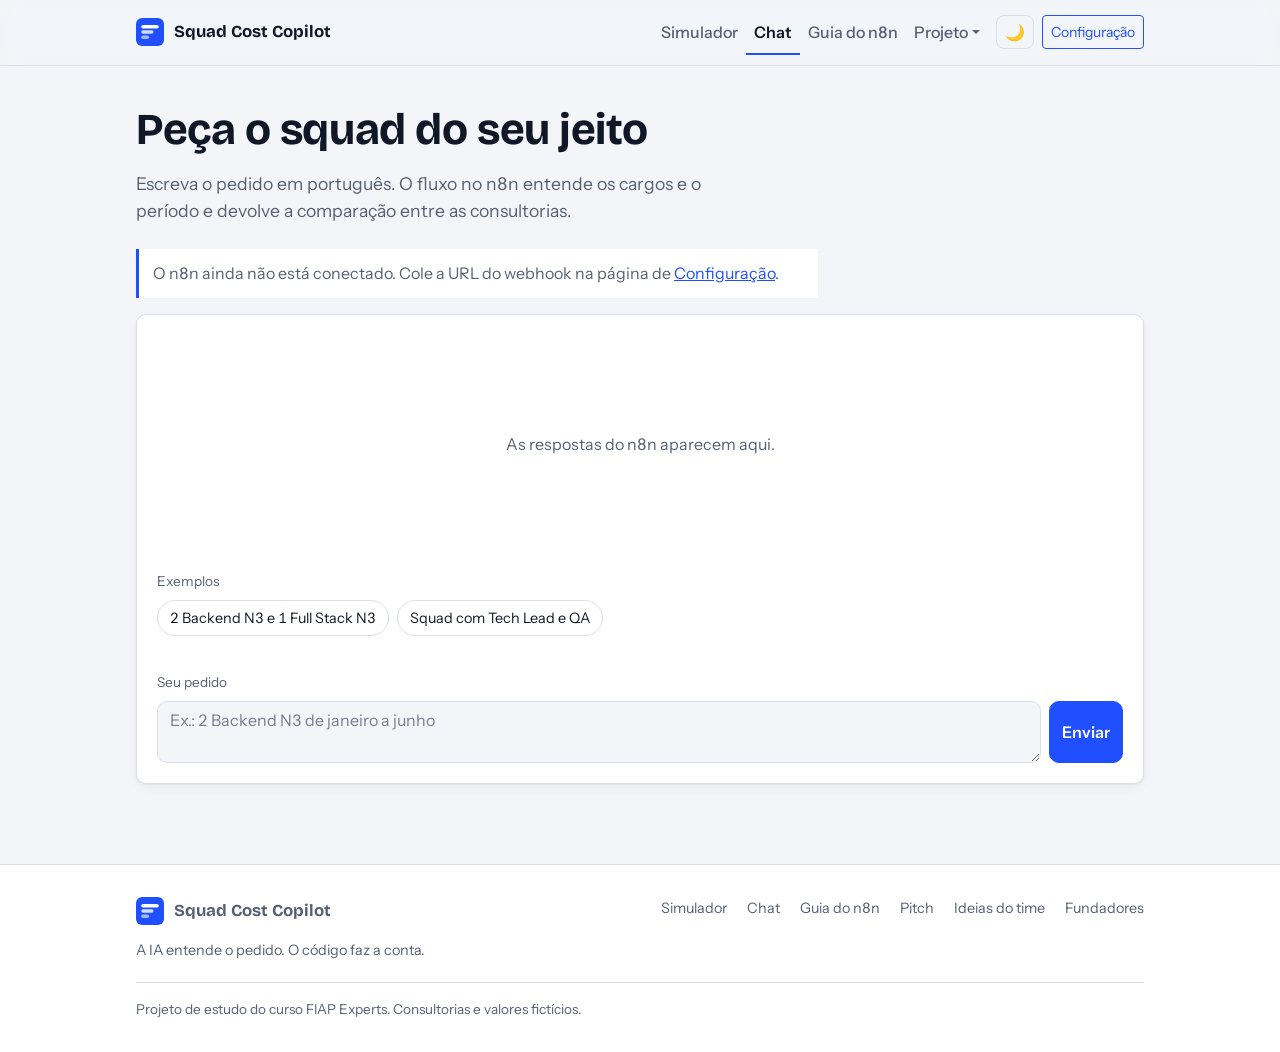
==== commit 28ddd452: "Tema claro por padrão com botão para alternar para o escuro Co-Authored-By: Claude Opus 5.5 <noreply" ====
--- a/web/chat.html
+++ b/web/chat.html
@@ -2,6 +2,7 @@
 <html lang="pt-BR">
 <head>
   <meta charset="utf-8">
+  <script>try{if(localStorage.getItem('tema')==='dark')document.documentElement.setAttribute('data-theme','dark')}catch(e){}</script>
   <meta name="viewport" content="width=device-width, initial-scale=1">
   <title>Chat do Copilot</title>
   <meta name="description" content="Peça o squad em linguagem natural. O fluxo no n8n entende e calcula.">
@@ -33,6 +34,7 @@
                 <li><a class="dropdown-item" href="equipe.html">Fundadores</a></li>
               </ul>
             </li>
+            <li class="nav-item ms-lg-2"><button type="button" class="btn-tema" id="btn-tema" aria-label="Alternar tema claro e escuro">🌙</button></li>
             <li class="nav-item ms-lg-2"><a class="btn btn-sm btn-outline-primary btn-config" href="config.html">Configuração</a></li>
           </ul>
         </div>
@@ -86,6 +88,7 @@
   <script src="config.js"></script>
   <script src="conexao.js"></script>
   <script src="chat.js"></script>
+  <script>(function(){var b=document.getElementById('btn-tema'),r=document.documentElement;function sync(){var d=r.getAttribute('data-theme')==='dark';b.textContent=d?'☀️':'🌙';b.setAttribute('aria-pressed',d)}sync();b.addEventListener('click',function(){var d=r.getAttribute('data-theme')!=='dark';if(d)r.setAttribute('data-theme','dark');else r.removeAttribute('data-theme');try{localStorage.setItem('tema',d?'dark':'light')}catch(e){}sync()})})();</script>
   <script src="https://cdn.jsdelivr.net/npm/bootstrap@5.3.3/dist/js/bootstrap.bundle.min.js" integrity="sha384-YvpcrYf0tY3lHB60NNkmXc5s9fDVZLESaAA55NDzOxhy9GkcIdslK1eN7N6jIeHz" crossorigin="anonymous"></script>
 </body>
 </html>
--- a/web/style.css
+++ b/web/style.css
@@ -15,25 +15,24 @@
   --r: 10px;
   --body: "Instrument Sans", system-ui, -apple-system, "Segoe UI", Roboto, sans-serif;
   --display: "Bricolage Grotesque", var(--body);
-  color-scheme: light dark;
-}
-
-@media (prefers-color-scheme: dark) {
-  :root {
-    --bg: #0c1220;
-    --surface: #131b2e;
-    --ink: #e8ecf4;
-    --muted: #9aa6bc;
-    --line: #25304a;
-    --accent: #6d8bff;
-    --accent-ink: #0c1220;
-    --good: #4fd1a1;
-    --track: #1b2640;
-    --ca: #6d8bff;
-    --cb: #35c3d0;
-    --cc: #e0a03c;
-    --cd: #e0628f;
-  }
+  color-scheme: light;
+}
+
+:root[data-theme="dark"] {
+  color-scheme: dark;
+  --bg: #0c1220;
+  --surface: #131b2e;
+  --ink: #e8ecf4;
+  --muted: #9aa6bc;
+  --line: #25304a;
+  --accent: #6d8bff;
+  --accent-ink: #0c1220;
+  --good: #4fd1a1;
+  --track: #1b2640;
+  --ca: #6d8bff;
+  --cb: #35c3d0;
+  --cc: #e0a03c;
+  --cd: #e0628f;
 }
 
 * { box-sizing: border-box; }
@@ -329,10 +328,8 @@
   --bs-emphasis-color: var(--ink);
   --sombra: 0 1px 2px rgb(16 24 40 / 0.05), 0 4px 12px rgb(16 24 40 / 0.04);
 }
-@media (prefers-color-scheme: dark) {
-  :root { --sombra: none; }
-  .navbar-toggler-icon { filter: invert(1); }
-}
+:root[data-theme="dark"] { --sombra: none; }
+:root[data-theme="dark"] .navbar-toggler-icon { filter: invert(1); }
 body { display: flex; flex-direction: column; min-height: 100vh; }
 main { flex: 1 0 auto; }
 legend { font-size: 1rem; }
@@ -413,3 +410,24 @@
   .tabela-ideias td { display: block; border: 0; padding: 2px 0; }
   .tabela-ideias td:first-child { font-weight: 600; }
 }
+
+/* power squad */
+.formatos { padding-block: 8px 56px; }
+.formatos h2 { font-size: clamp(1.5rem, 4.5vw, 2.25rem); }
+.sobretitulo { display: inline-block; font-size: 0.8rem; font-weight: 600; letter-spacing: 0.06em; text-transform: uppercase; color: var(--accent); margin-bottom: 8px; }
+.formatos .lead { max-width: 62ch; }
+.formato { height: 100%; display: flex; flex-direction: column; align-items: flex-start; gap: 4px; }
+.formato h3 { font-size: 1.4rem; }
+.formato > p { color: var(--muted); }
+.formato .rotulo { margin: 0; }
+.formato-custo { font-family: var(--display); font-weight: 700; font-size: clamp(1.6rem, 5vw, 2.2rem); color: var(--ink) !important; margin-top: 12px; }
+.formato-legenda { font-size: 0.85rem; margin-bottom: 12px; }
+.formato .btn { margin-top: auto; }
+.formato-destaque { border: 2px solid var(--good); }
+.economia { margin-top: 16px; font-size: 1.1rem; }
+.economia strong { color: var(--good); }
+
+/* botão de tema */
+.btn-tema { background: transparent; border: 1px solid var(--line); color: var(--ink); border-radius: 8px; min-height: 34px; min-width: 38px; padding: 4px 8px; line-height: 1; }
+.btn-tema:hover { background: var(--track); }
+@media (max-width: 991.98px) { .btn-tema { margin-top: 8px; width: 100%; } }
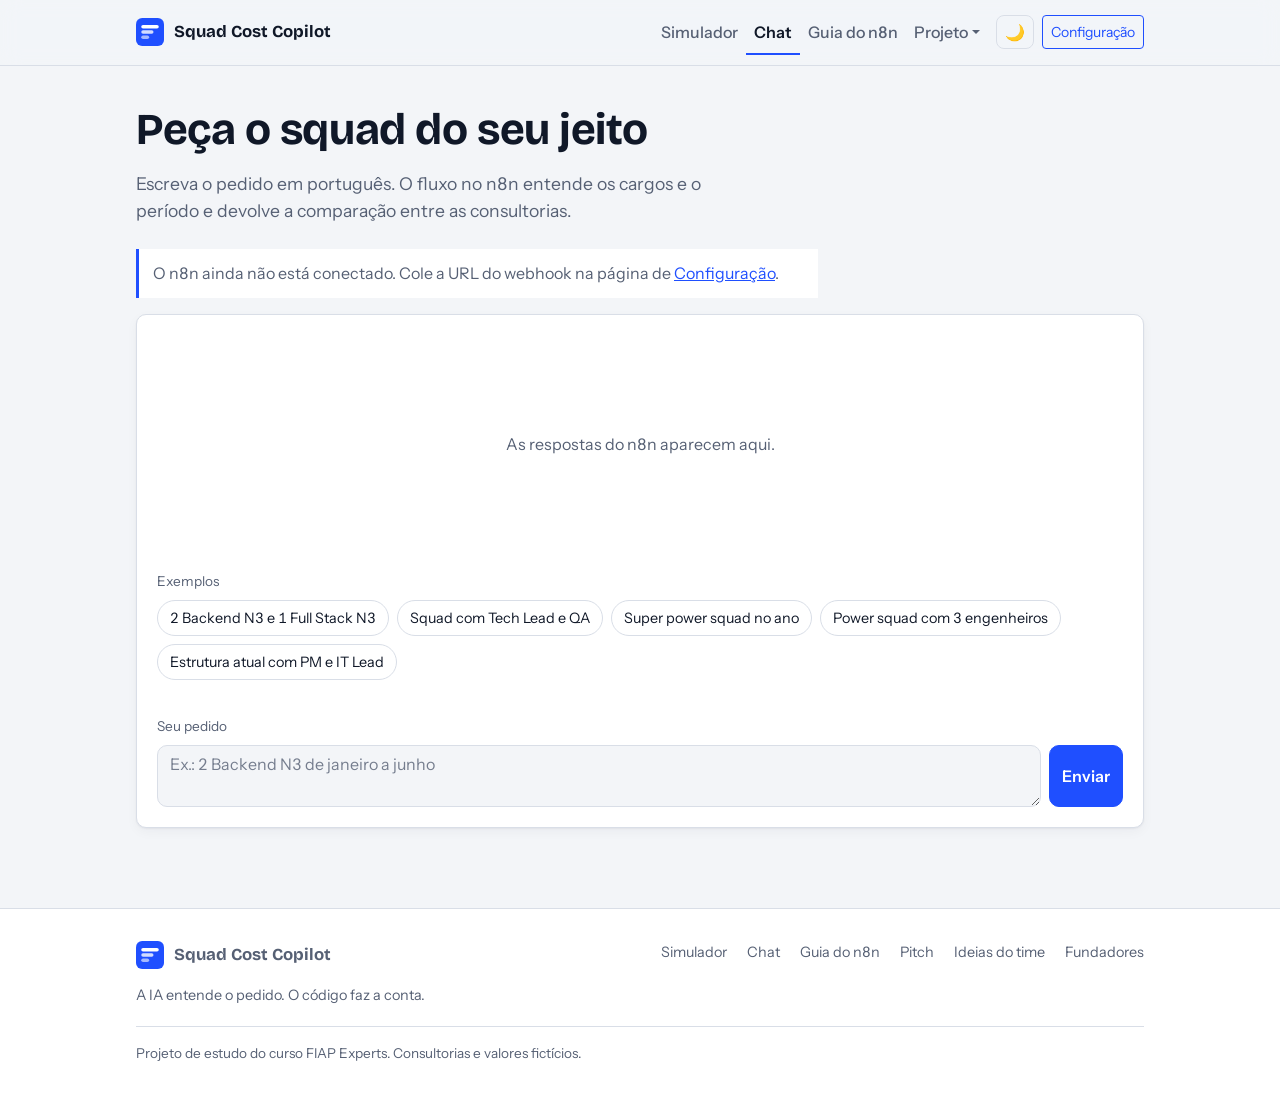
==== commit 1a50273e: "Ensina o n8n os modelos X, Y e Z e formata as tabelas no chat Os modelos passam a vir de data/modelo" ====
--- a/web/chat.html
+++ b/web/chat.html
@@ -55,6 +55,9 @@
         <span class="rotulo">Exemplos</span>
         <button type="button" class="chip" data-texto="2 Backend N3 e 1 Full Stack N3 de janeiro a junho">2 Backend N3 e 1 Full Stack N3</button>
         <button type="button" class="chip" data-texto="Quanto custa um squad com 1 Tech Lead, 3 Backend pleno e 1 QA por 3 meses a partir de março?">Squad com Tech Lead e QA</button>
+        <button type="button" class="chip" data-texto="Quanto custa o super power squad no ano?">Super power squad no ano</button>
+        <button type="button" class="chip" data-texto="Power squad de março a agosto, com 3 engenheiros em vez de 2">Power squad com 3 engenheiros</button>
+        <button type="button" class="chip" data-texto="Estrutura atual com PM e IT Lead, de janeiro a dezembro">Estrutura atual com PM e IT Lead</button>
       </div>
 
       <form class="chat-form" id="form">
--- a/web/style.css
+++ b/web/style.css
@@ -431,3 +431,65 @@
 .btn-tema { background: transparent; border: 1px solid var(--line); color: var(--ink); border-radius: 8px; min-height: 34px; min-width: 38px; padding: 4px 8px; line-height: 1; }
 .btn-tema:hover { background: var(--track); }
 @media (max-width: 991.98px) { .btn-tema { margin-top: 8px; width: 100%; } }
+
+/* de → para */
+.de-para { display: grid; gap: 10px; }
+.de-para h3 { font-size: 1.2rem; }
+.de-para-intro { color: var(--muted); max-width: 70ch; }
+.de-para-lista { list-style: none; margin: 4px 0; padding: 0; display: grid; gap: 0; }
+.de-para-lista li { display: grid; grid-template-columns: minmax(0, 11rem) 1.5rem minmax(0, 1fr); align-items: center; gap: 8px; padding: 10px 0; border-top: 1px solid var(--line); }
+.de-para-lista li:last-child { border-bottom: 1px solid var(--line); }
+.papel { font-weight: 600; }
+.seta { color: var(--muted); text-align: center; }
+.destino.fora { color: var(--muted); }
+.destino.eng { color: var(--good); font-weight: 600; }
+@media (max-width: 575.98px) {
+  .de-para-lista li { grid-template-columns: 1fr; gap: 2px; }
+  .seta { display: none; }
+}
+
+/* modelos X, Y, Z */
+.formato-pessoas { font-weight: 600; color: var(--ink) !important; }
+.formato-dif { font-size: 0.9rem; font-weight: 600; color: var(--good) !important; margin-bottom: 12px; }
+.formato-ref { color: var(--muted) !important; }
+.formato .formato-legenda { margin-bottom: 0; }
+.tabela-modelos td.fora { color: var(--muted); }
+.tabela-modelos td.eng { color: var(--good); font-weight: 600; }
+@media (max-width: 575.98px) {
+  .tabela-modelos td:nth-child(2)::before { content: "Hoje: "; color: var(--muted); font-weight: 400; }
+  .tabela-modelos td:nth-child(3)::before { content: "Power squad: "; color: var(--muted); font-weight: 400; }
+  .tabela-modelos td:nth-child(4)::before { content: "Super power: "; color: var(--muted); font-weight: 400; }
+  .tabela-modelos td[colspan]::before { content: none; }
+}
+.ideal { display: grid; gap: 10px; border: 2px solid var(--good); }
+.ideal h3 { font-size: 1.2rem; }
+.ideal > p { color: var(--muted); max-width: 70ch; }
+.complexidade { list-style: none; margin: 0; padding: 0; display: grid; gap: 10px; grid-template-columns: repeat(auto-fit, minmax(150px, 1fr)); }
+.complexidade li { background: var(--track); border-radius: var(--r); padding: 12px 14px; display: grid; gap: 2px; }
+.complexidade strong { font-family: var(--display); font-size: 1.05rem; }
+.complexidade span { color: var(--muted); font-size: 0.92rem; }
+
+/* ressalva recolhida */
+.ressalva { margin-top: 16px; padding: 0; }
+.ressalva summary { list-style: none; cursor: pointer; padding: 16px 48px 16px 20px; position: relative; display: grid; gap: 2px; }
+.ressalva summary::-webkit-details-marker { display: none; }
+.ressalva summary::after {
+  content: "+"; position: absolute; right: 20px; top: 50%; transform: translateY(-50%);
+  width: 28px; height: 28px; border-radius: 50%; border: 1px solid var(--line);
+  display: grid; place-items: center; color: var(--accent); font-weight: 600;
+}
+.ressalva[open] summary::after { content: "−"; }
+.ressalva .sobretitulo { margin: 0; color: var(--muted); }
+.ressalva-titulo { font-family: var(--display); font-weight: 700; font-size: 1.15rem; }
+.ressalva-corpo { padding: 0 20px 20px; display: grid; gap: 10px; max-width: 75ch; color: var(--muted); }
+.ressalva-corpo strong { color: var(--ink); }
+.ressalva-corpo ul { margin: 0; padding-left: 20px; display: grid; gap: 4px; }
+.ressalva-aviso { border-left: 3px solid var(--cc); padding: 8px 12px; background: var(--track); border-radius: 0 8px 8px 0; }
+
+/* resposta formatada do chat */
+.bolha.formatada { white-space: normal; max-width: 100%; display: grid; gap: 8px; }
+.bolha.formatada p { margin: 0; }
+.chat-tabela { overflow-x: auto; }
+.chat-tabela table { min-width: 0; width: 100%; font-size: 0.88rem; background: var(--surface); border-radius: 8px; }
+.chat-tabela th, .chat-tabela td { text-align: left; padding: 6px 10px; }
+.chat-tabela .num { text-align: right; }
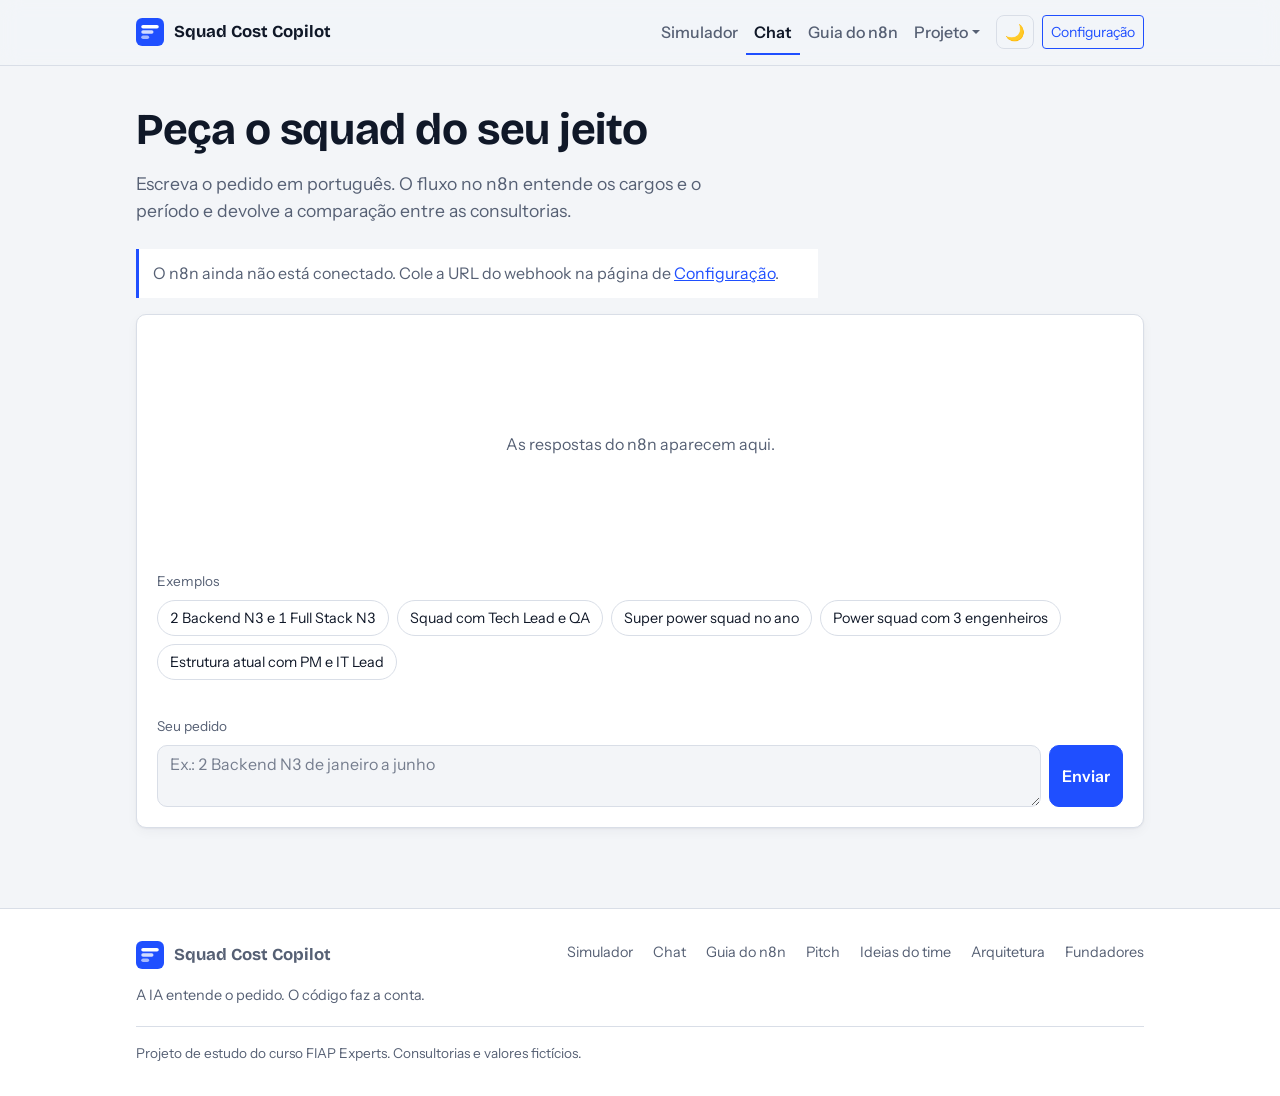
==== commit c0169ecb: "Adiciona diagramas Mermaid da arquitetura no README e página de arquitetura Os diagramas da página s" ====
--- a/web/chat.html
+++ b/web/chat.html
@@ -31,6 +31,7 @@
               <ul class="dropdown-menu dropdown-menu-end">
                 <li><a class="dropdown-item" href="pitch.html">Pitch</a></li>
                 <li><a class="dropdown-item" href="ideias.html">Ideias do time</a></li>
+                <li><a class="dropdown-item" href="arquitetura.html">Arquitetura</a></li>
                 <li><a class="dropdown-item" href="equipe.html">Fundadores</a></li>
               </ul>
             </li>
@@ -82,6 +83,7 @@
         <a href="guia-n8n.html">Guia do n8n</a>
         <a href="pitch.html">Pitch</a>
         <a href="ideias.html">Ideias do time</a>
+        <a href="arquitetura.html">Arquitetura</a>
         <a href="equipe.html">Fundadores</a>
       </nav>
       <p class="rodape-nota">Projeto de estudo do curso FIAP Experts. Consultorias e valores fictícios.</p>
--- a/web/style.css
+++ b/web/style.css
@@ -493,3 +493,20 @@
 .chat-tabela table { min-width: 0; width: 100%; font-size: 0.88rem; background: var(--surface); border-radius: 8px; }
 .chat-tabela th, .chat-tabela td { text-align: left; padding: 6px 10px; }
 .chat-tabela .num { text-align: right; }
+
+/* código aberto (fundadores) */
+.codigo-aberto { display: grid; gap: 16px; }
+.codigo-aberto h2 { font-size: 1.5rem; }
+.codigo-aberto p { color: var(--muted); max-width: 62ch; margin-top: 6px; }
+.codigo-acoes { display: flex; flex-wrap: wrap; gap: 8px; }
+.codigo-aberto .codigo pre { white-space: pre-wrap; overflow-wrap: anywhere; }
+
+/* arquitetura */
+.arq-principios h2 { font-size: 1.1rem; margin-bottom: 6px; }
+.arq-principios p { color: var(--muted); }
+.arq-diagramas { display: grid; gap: 16px; }
+.arq-diagrama { display: grid; gap: 8px; min-width: 0; }
+.arq-diagrama h2 { font-size: 1.3rem; }
+.arq-diagrama > p { color: var(--muted); max-width: 70ch; }
+.arq-svg { overflow-x: auto; padding-top: 8px; }
+.arq-svg svg { display: block; margin-inline: auto; max-width: 100%; height: auto; }
